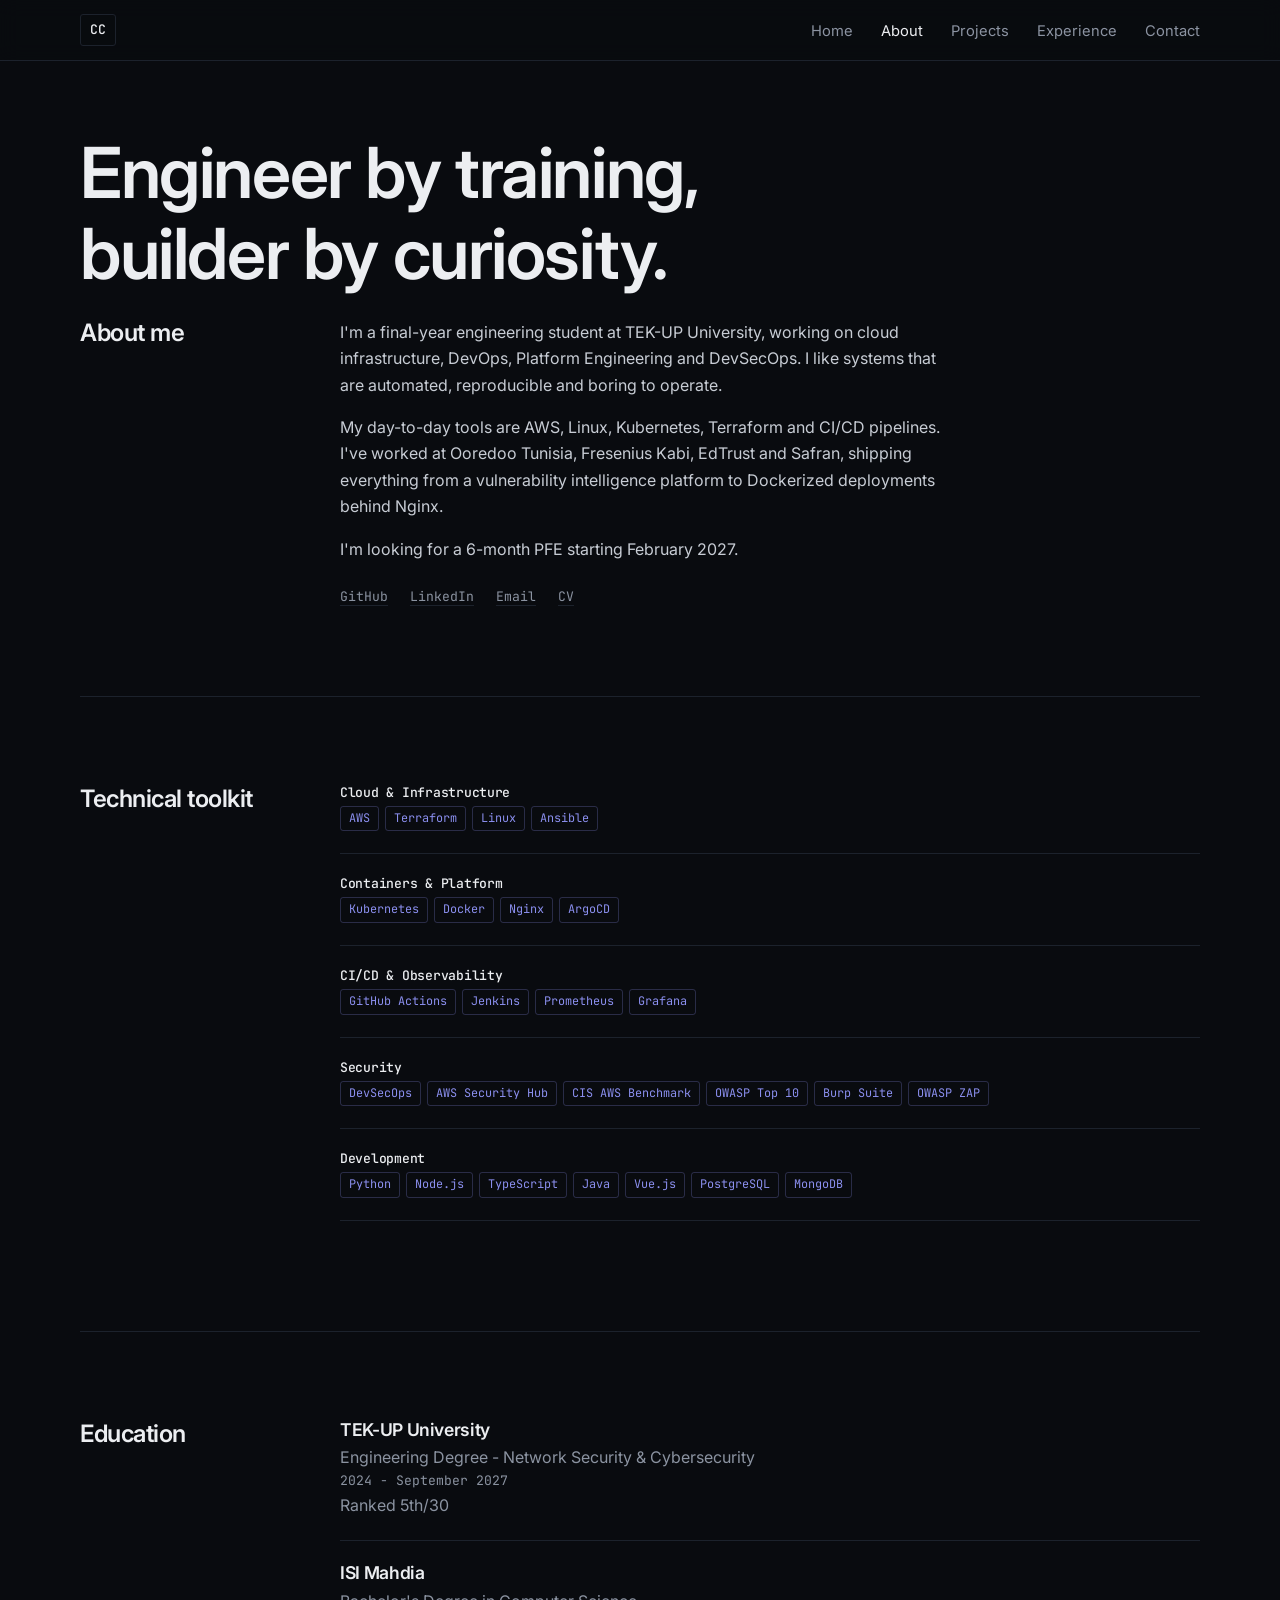
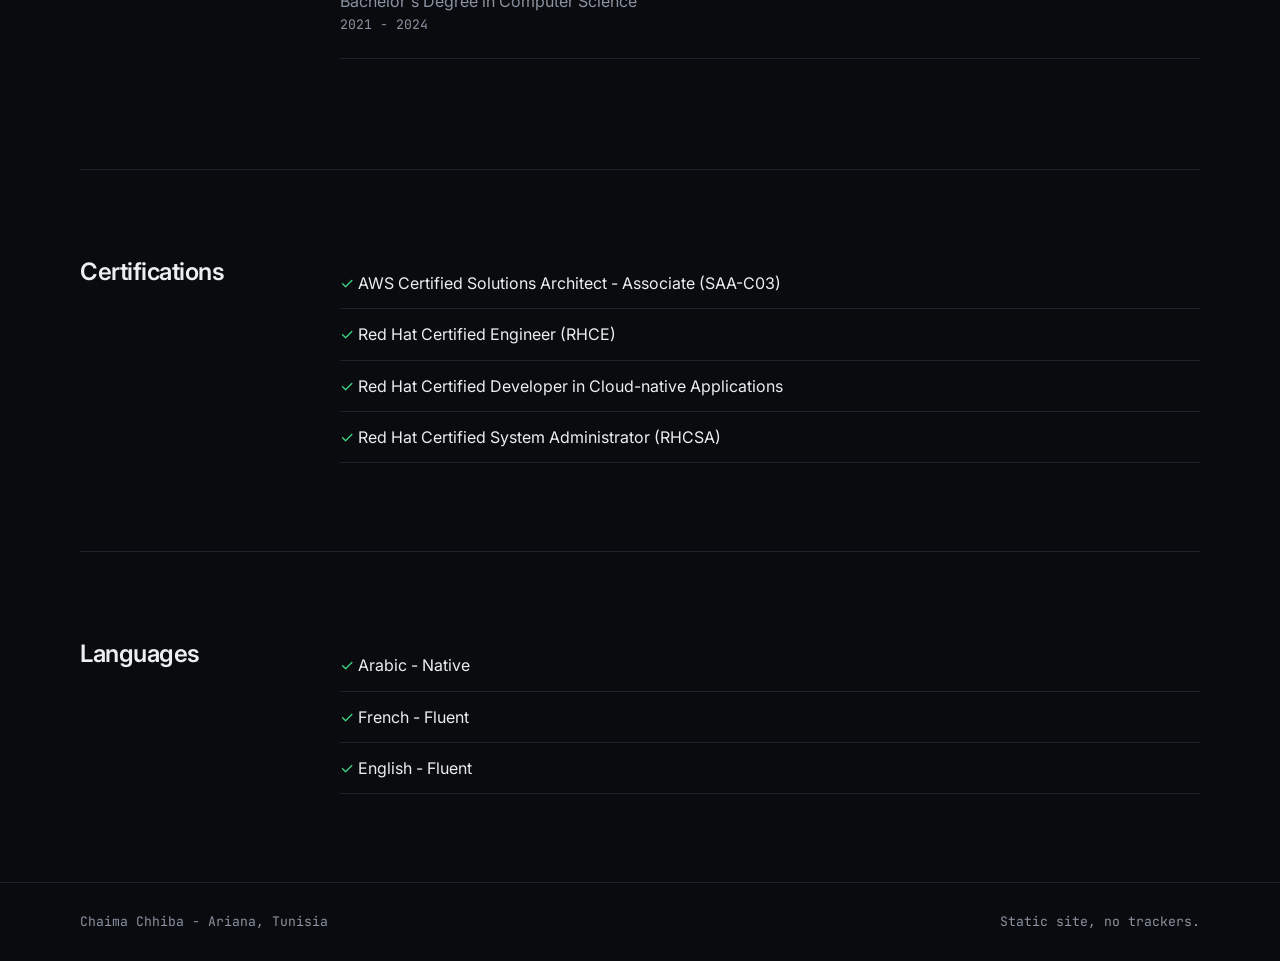
==== about/index.html @ 7de96c23 "Update portfolio profile and projects" ====
<!doctype html>
<html lang="en"><head><meta charset="utf-8"><meta name="viewport" content="width=device-width,initial-scale=1">
<title>About - Chaima Chhiba</title><meta name="description" content="Final-year engineering student at TEK-UP University working on cloud infrastructure, DevOps, Platform Engineering and DevSecOps."><meta name="theme-color" content="#090b0f">
<link rel="canonical" href="https://chaima-chhiba.github.io/about/"><meta property="og:type" content="website"><meta property="og:title" content="About - Chaima Chhiba"><meta property="og:description" content="Final-year engineering student at TEK-UP University working on cloud infrastructure, DevOps, Platform Engineering and DevSecOps."><meta property="og:url" content="https://chaima-chhiba.github.io/about/"><meta name="twitter:card" content="summary">
<link rel="icon" href="data:image/svg+xml,%3Csvg xmlns='http://www.w3.org/2000/svg' viewBox='0 0 32 32'%3E%3Crect width='32' height='32' fill='%23090b0f'/%3E%3Ctext x='4' y='22' font-family='monospace' font-size='16' fill='%2340d98a'%3ECC%3C/text%3E%3C/svg%3E">
<link rel="preconnect" href="https://fonts.googleapis.com"><link rel="preconnect" href="https://fonts.gstatic.com" crossorigin>
<link rel="stylesheet" href="https://fonts.googleapis.com/css2?family=Inter:wght@400;500;600&family=JetBrains+Mono:wght@400;500&display=swap">
<link rel="stylesheet" href="/assets/css/style.css"></head><body>
<a class="skip" href="#main">Skip to content</a>
<header class="nav"><div class="wrap nav-in"><a class="logo mono" href="/" aria-label="Chaima Chhiba, home">CC</a>
<button class="burger" aria-expanded="false" aria-controls="menu" aria-label="Open menu"><span></span><span></span></button>
<nav aria-label="Main"><ul id="menu"><li><a href="/">Home</a></li><li><a href="/about/" aria-current="page">About</a></li><li><a href="/projects/">Projects</a></li><li><a href="/experience/">Experience</a></li><li><a href="/#contact">Contact</a></li></ul></nav></div></header>
<main id="main"><section class="wrap sec first"><h1 class="rv">Engineer by training,<br>builder by curiosity.</h1>
<div class="two"><h2 class="rv">About me</h2><div class="prose rv">
<p>I'm a final-year engineering student at TEK-UP University, working on cloud infrastructure, DevOps, Platform Engineering and DevSecOps. I like systems that are automated, reproducible and boring to operate.</p>
<p>My day-to-day tools are AWS, Linux, Kubernetes, Terraform and CI/CD pipelines. I've worked at Ooredoo Tunisia, Fresenius Kabi, EdTrust and Safran, shipping everything from a vulnerability intelligence platform to Dockerized deployments behind Nginx.</p>
<p>I'm looking for a 6-month PFE starting February 2027.</p><ul class="links mono"><li><a href="https://github.com/chaima-chhiba" rel="me noopener">GitHub</a></li><li><a href="https://linkedin.com/in/chaima-chhiba" rel="me noopener">LinkedIn</a></li><li><a href="mailto:chhibaachaima@gmail.com">Email</a></li><li><a href="/assets/Chaima-Chhiba-Cv.pdf">CV</a></li></ul></div></div></section>
<section class="wrap sec"><div class="two"><h2 class="rv">Technical toolkit</h2><div><div class="row rv"><h3 class="mono">Cloud & Infrastructure</h3><ul class="tags mono"><li>AWS</li><li>Terraform</li><li>Linux</li><li>Ansible</li></ul></div><div class="row rv"><h3 class="mono">Containers & Platform</h3><ul class="tags mono"><li>Kubernetes</li><li>Docker</li><li>Nginx</li><li>ArgoCD</li></ul></div><div class="row rv"><h3 class="mono">CI/CD & Observability</h3><ul class="tags mono"><li>GitHub Actions</li><li>Jenkins</li><li>Prometheus</li><li>Grafana</li></ul></div><div class="row rv"><h3 class="mono">Security</h3><ul class="tags mono"><li>DevSecOps</li><li>AWS Security Hub</li><li>CIS AWS Benchmark</li><li>OWASP Top 10</li><li>Burp Suite</li><li>OWASP ZAP</li></ul></div><div class="row rv"><h3 class="mono">Development</h3><ul class="tags mono"><li>Python</li><li>Node.js</li><li>TypeScript</li><li>Java</li><li>Vue.js</li><li>PostgreSQL</li><li>MongoDB</li></ul></div></div></div></section>
<section class="wrap sec"><div class="two"><h2 class="rv">Education</h2><div>
<div class="row rv"><h3>TEK-UP University</h3><p>Engineering Degree - Network Security &amp; Cybersecurity</p><p class="mono dim">2024 - September 2027</p><p class="dim">Ranked 5th/30</p></div>
<div class="row rv"><h3>ISI Mahdia</h3><p>Bachelor's Degree in Computer Science</p><p class="mono dim">2021 - 2024</p></div></div></div></section>
<section class="wrap sec"><div class="two"><h2 class="rv">Certifications</h2><ul class="clist rv"><li>AWS Certified Solutions Architect - Associate (SAA-C03)</li><li>Red Hat Certified Engineer (RHCE)</li><li>Red Hat Certified Developer in Cloud-native Applications</li><li>Red Hat Certified System Administrator (RHCSA)</li></ul></div></section>
<section class="wrap sec"><div class="two"><h2 class="rv">Languages</h2><ul class="clist rv"><li>Arabic - Native</li><li>French - Fluent</li><li>English - Fluent</li></ul></div></section></main>
<footer class="foot"><div class="wrap"><span class="mono">Chaima Chhiba - Ariana, Tunisia</span><span class="mono">Static site, no trackers.</span></div></footer>
<script src="/assets/js/main.js" defer></script></body></html>
---- assets/css/style.css ----
:root{--bg:#090b0f;--bg2:#0d1117;--tx:#eceef1;--mu:#8b93a1;--bd:#1c222c;--g:#40d98a;--v:#8b8fef;--sans:Inter,system-ui,-apple-system,"Segoe UI",sans-serif;--mono:"JetBrains Mono",ui-monospace,SFMono-Regular,Menlo,monospace}
*{box-sizing:border-box;margin:0}html{scroll-behavior:smooth;scroll-padding-top:72px;-webkit-text-size-adjust:100%}
body{background:var(--bg);color:var(--tx);font:400 1rem/1.65 var(--sans);overflow-x:hidden;-webkit-font-smoothing:antialiased}
.mono{font-family:var(--mono);font-size:.82rem}.dim{color:var(--mu)}
a{color:inherit;text-decoration-color:var(--bd);text-underline-offset:4px;transition:color .2s,text-decoration-color .2s}a:hover{color:var(--g);text-decoration-color:var(--g)}
:focus-visible{outline:2px solid var(--g);outline-offset:3px;border-radius:2px}
.skip{position:absolute;left:-999px;top:8px;background:var(--g);color:#000;padding:8px 12px;z-index:99}.skip:focus{left:8px}
.wrap{width:min(1120px,100% - 40px);margin-inline:auto}
.nav{position:sticky;top:0;z-index:50;background:rgba(9,11,15,.82);backdrop-filter:blur(10px);border-bottom:1px solid var(--bd)}
.nav-in{display:flex;align-items:center;justify-content:space-between;height:60px}
.logo{text-decoration:none;font-weight:500;border:1px solid var(--bd);padding:4px 9px;border-radius:3px}.logo:hover{border-color:var(--g)}
.nav ul{list-style:none;display:flex;gap:28px;padding:0}.nav nav a{text-decoration:none;color:var(--mu);font-size:.92rem}.nav nav a:hover,.nav nav a[aria-current]{color:var(--tx)}
.burger{display:none;background:none;border:1px solid var(--bd);border-radius:3px;width:40px;height:36px;cursor:pointer;flex-direction:column;justify-content:center;align-items:center;gap:5px}
.burger span{width:18px;height:1.5px;background:var(--tx);transition:transform .25s}
.burger[aria-expanded=true] span:first-child{transform:translateY(3.25px) rotate(45deg)}.burger[aria-expanded=true] span:last-child{transform:translateY(-3.25px) rotate(-45deg)}
h1,h2,h3{line-height:1.15;letter-spacing:-.02em;font-weight:600}
h1{font-size:clamp(2.3rem,6vw,4.4rem);margin-bottom:24px}h2{font-size:1.5rem}h3{font-size:1.1rem}
.sec{padding:88px 0;border-top:1px solid var(--bd)}.sec.first{border-top:0;padding-top:72px}.sec>h2{margin-bottom:36px}
.hero{display:grid;grid-template-columns:1.15fr .85fr;gap:56px;align-items:center;padding:88px 0 96px}
.hero-t{min-width:0}.sub{font-size:1.25rem;max-width:34rem;margin-bottom:12px}.hero-t .dim{max-width:34rem}
.status{color:var(--g);display:flex;align-items:center;gap:10px;margin-bottom:28px}.dot{width:7px;height:7px;border-radius:50%;background:var(--g);animation:pulse 2.4s infinite}
@keyframes pulse{50%{opacity:.35}}
.cta{display:flex;gap:12px;flex-wrap:wrap;margin:32px 0 28px}
.btn{display:inline-block;padding:11px 20px;border:1px solid var(--bd);border-radius:4px;text-decoration:none;font-weight:500;font-size:.95rem;transition:border-color .2s,background .2s,transform .2s}
.btn:hover{border-color:var(--g);color:var(--tx);transform:translateY(-1px)}.btn.pri{background:var(--g);border-color:var(--g);color:#04120a}.btn.pri:hover{background:#5be6a0;color:#04120a}
.links{list-style:none;display:flex;gap:22px;flex-wrap:wrap;padding:0}.links a{color:var(--mu)}
.term{background:var(--bg2);border:1px solid var(--bd);border-radius:6px;box-shadow:0 0 0 1px rgba(139,143,239,.06),0 30px 60px -30px rgba(139,143,239,.18);animation:float 9s ease-in-out infinite;min-width:0}
@keyframes float{50%{transform:translateY(-6px)}}
.term-bar{display:flex;gap:6px;padding:12px 14px;border-bottom:1px solid var(--bd)}.term-bar i{width:9px;height:9px;border-radius:50%;background:var(--bd)}
.term pre{padding:20px;color:var(--mu);line-height:1.7;overflow-x:auto;white-space:pre-wrap}.term b{color:var(--tx);font-weight:500}.p{color:var(--g)}.cur{color:var(--g);animation:blink 1.1s steps(1) infinite}
@keyframes blink{50%{opacity:0}}
.grid3{display:grid;grid-template-columns:repeat(3,1fr);gap:20px}.grid2{display:grid;grid-template-columns:repeat(2,1fr);gap:20px}
.card{background:var(--bg2);border:1px solid var(--bd);border-radius:4px;padding:26px;transition:border-color .25s,transform .25s}.card:hover{border-color:rgba(64,217,138,.45);transform:translateY(-2px)}
.card h3{margin-bottom:10px}.card p{color:var(--mu);font-size:.95rem}.card .mono{margin-bottom:10px}.card .tags{margin-top:18px}
.tags{list-style:none;display:flex;flex-wrap:wrap;gap:6px;padding:0;margin-top:14px}.tags li{font-family:var(--mono);font-size:.74rem;color:var(--v);border:1px solid rgba(139,143,239,.25);padding:2px 8px;border-radius:3px}
.more{margin-top:32px}
.tl{list-style:none;padding:0;border-left:1px solid var(--bd)}.tl>li{display:grid;grid-template-columns:170px 1fr;gap:24px;padding:0 0 36px 28px;position:relative}
.tl>li::before{content:"";position:absolute;left:-4px;top:9px;width:7px;height:7px;background:var(--bg);border:1px solid var(--g);border-radius:50%}
.tl h3{margin-bottom:2px}.role{color:var(--mu)}.tl ul{margin:12px 0 0 18px;color:var(--mu);font-size:.95rem}.tl .mono{padding-top:4px}
.contact{padding:120px 0}.big{font-size:clamp(2.2rem,6vw,4.2rem)!important;margin-bottom:36px}
.two{display:grid;grid-template-columns:220px 1fr;gap:40px}.prose{max-width:38rem}.prose p{margin-bottom:16px;color:#c7ccd4}.prose .links{margin-top:24px}
.row{padding:0 0 22px;margin-bottom:22px;border-bottom:1px solid var(--bd)}.row h3{margin-bottom:4px}.row p{color:var(--mu)}.row .tags{margin-top:6px}.row h3.mono{color:var(--tx);font-weight:500}
.clist{list-style:none;padding:0}.clist li{padding:12px 0;border-bottom:1px solid var(--bd)}.clist li::before{content:"✓ ";color:var(--g)}
.proj{display:grid;grid-template-columns:90px 1fr;gap:24px;padding:56px 0;border-top:1px solid var(--bd)}.pn{color:var(--g);padding-top:10px}
.proj h2{font-size:clamp(1.6rem,3.5vw,2.4rem);margin:6px 0 14px}.lead{max-width:40rem;color:#c7ccd4}
dl{display:grid;grid-template-columns:130px 1fr;gap:14px 24px;margin:28px 0;max-width:46rem}dt{color:var(--g);padding-top:3px}dd{color:var(--mu)}
.foot{border-top:1px solid var(--bd);padding:28px 0;color:var(--mu)}.foot .wrap{display:flex;justify-content:space-between;gap:12px;flex-wrap:wrap}
.js .rv{opacity:0;transform:translateY(14px);transition:opacity .6s,transform .6s}.js .rv.in{opacity:1;transform:none}
@media(max-width:900px){.hero{grid-template-columns:1fr;gap:40px;padding-top:56px}.grid3{grid-template-columns:1fr}.two{grid-template-columns:1fr;gap:20px}}
@media(max-width:720px){.grid2{grid-template-columns:1fr}.sec{padding:64px 0}
.burger{display:flex}.nav nav{position:absolute;top:60px;left:0;right:0;background:var(--bg);border-bottom:1px solid var(--bd);display:none}.nav nav.open{display:block}
.nav ul{flex-direction:column;gap:0;padding:8px 20px}.nav nav a{display:block;padding:14px 0;border-bottom:1px solid var(--bd)}.nav li:last-child a{border:0}
.tl>li{grid-template-columns:1fr;gap:4px;padding-left:22px}.proj{grid-template-columns:1fr;gap:6px}dl{grid-template-columns:1fr;gap:4px}dt{margin-top:12px}}
@media(prefers-reduced-motion:reduce){*,*::before,*::after{animation:none!important;transition:none!important;scroll-behavior:auto!important}.js .rv{opacity:1;transform:none}}
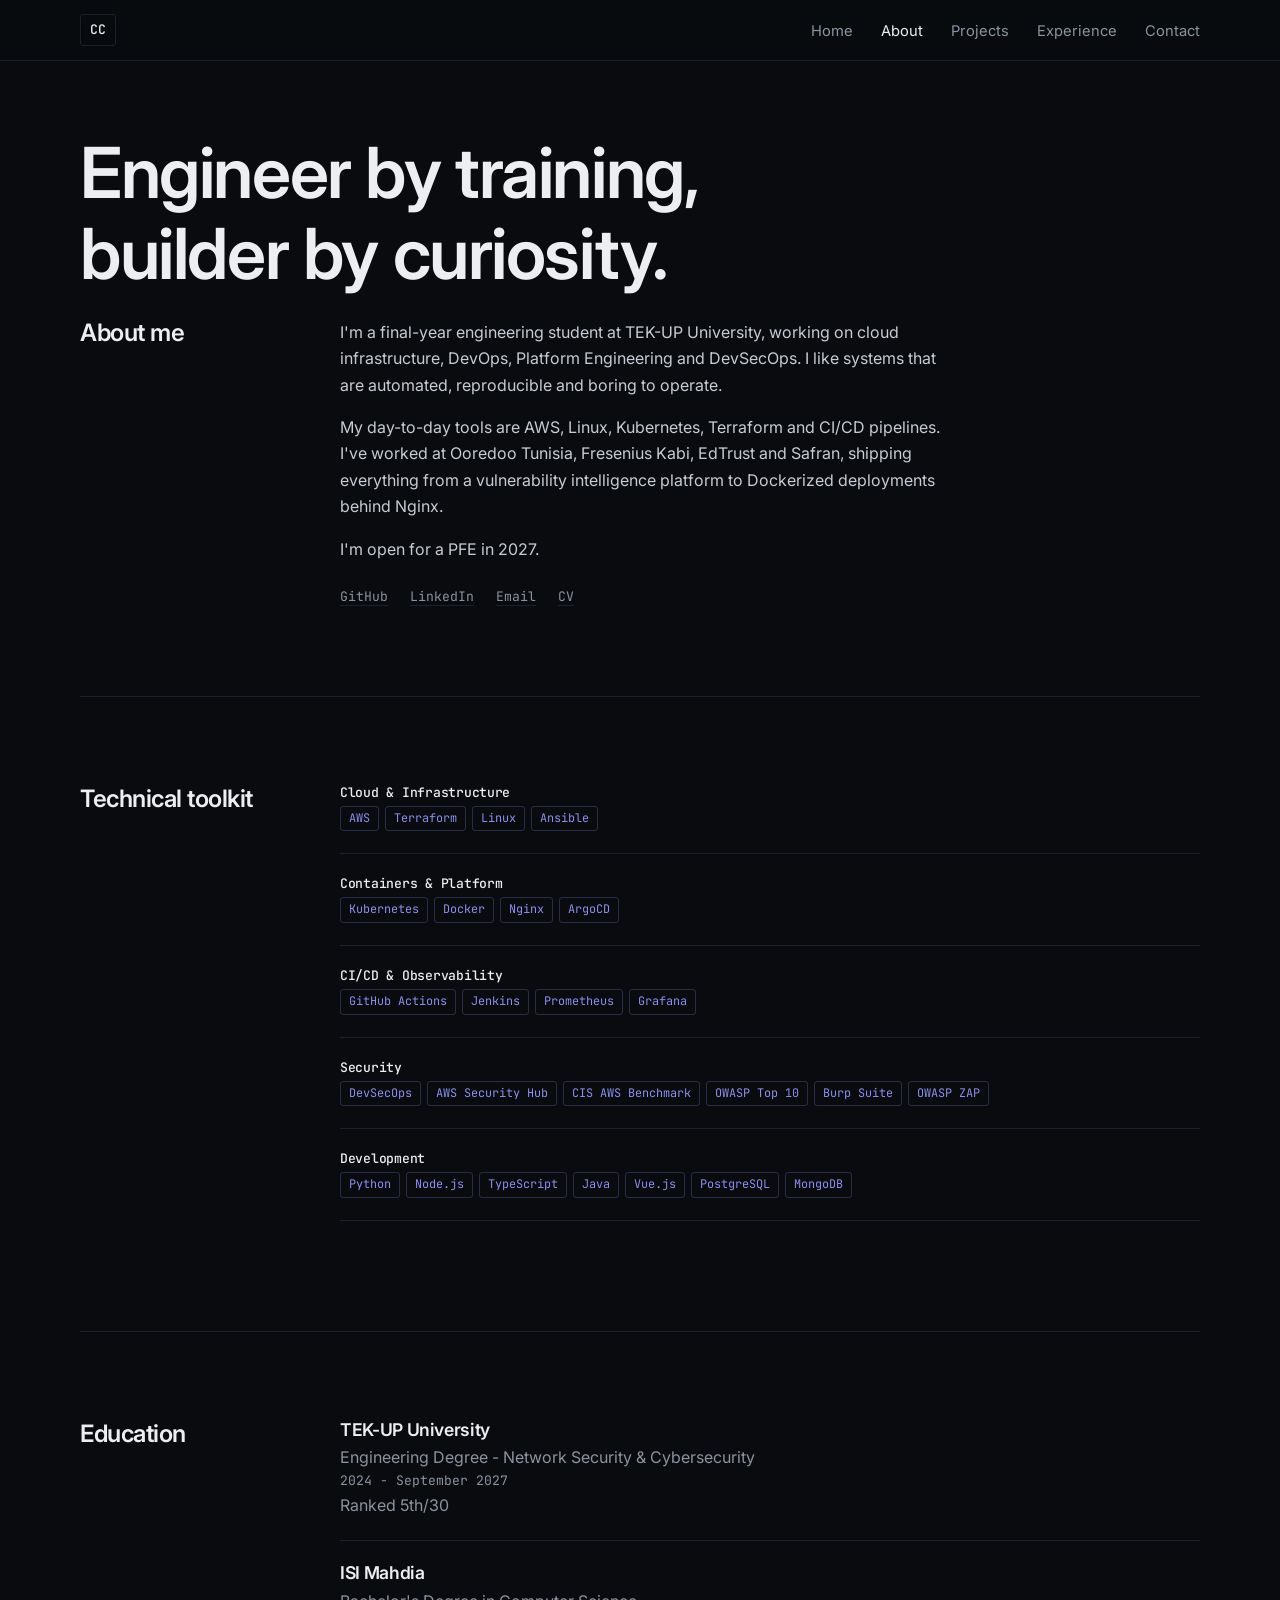
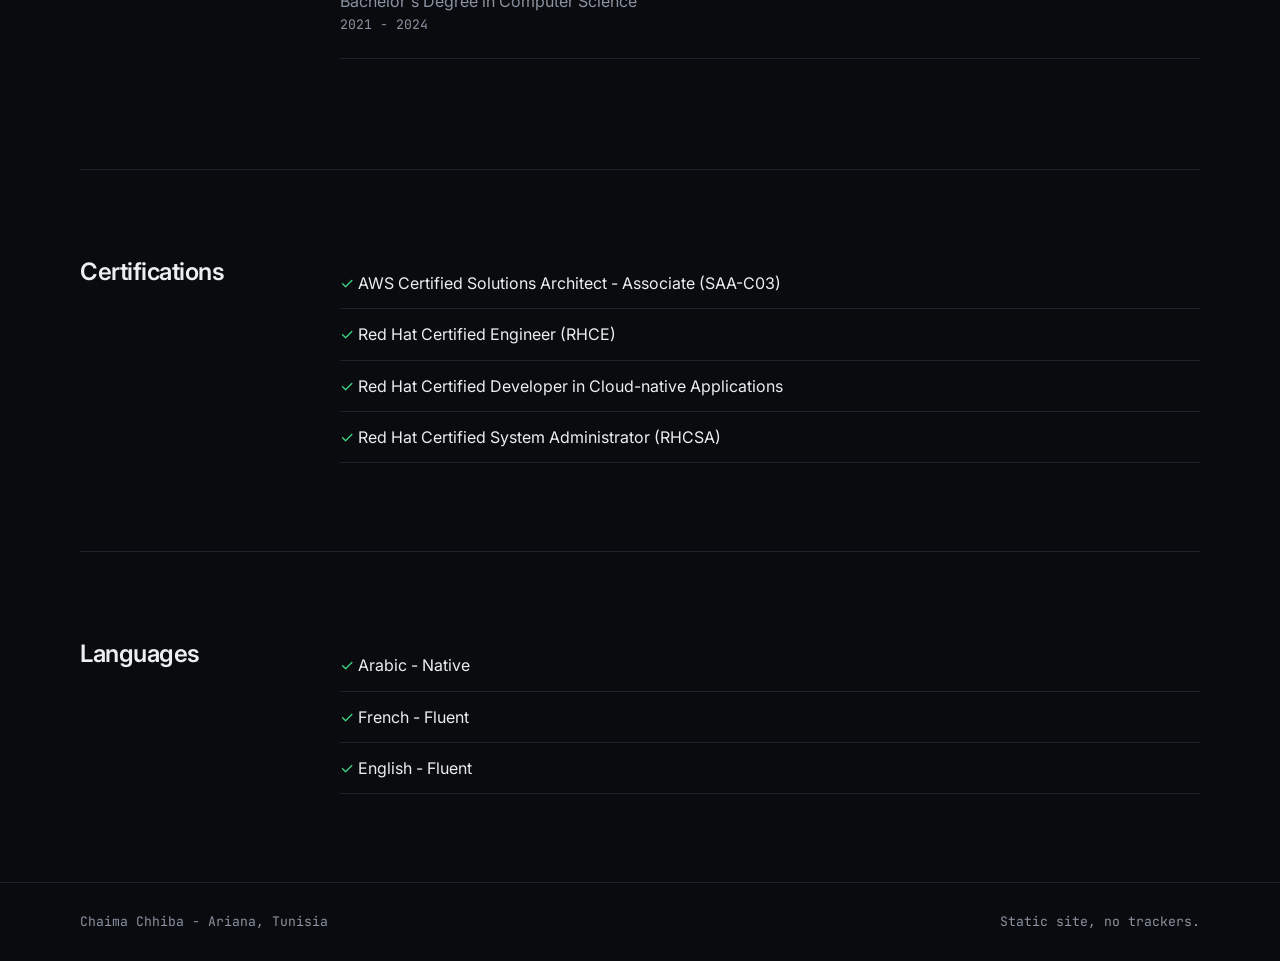
==== commit 81475bf0: "Update PFE availability wording" ====
--- a/about/index.html
+++ b/about/index.html
@@ -14,7 +14,7 @@
 <div class="two"><h2 class="rv">About me</h2><div class="prose rv">
 <p>I'm a final-year engineering student at TEK-UP University, working on cloud infrastructure, DevOps, Platform Engineering and DevSecOps. I like systems that are automated, reproducible and boring to operate.</p>
 <p>My day-to-day tools are AWS, Linux, Kubernetes, Terraform and CI/CD pipelines. I've worked at Ooredoo Tunisia, Fresenius Kabi, EdTrust and Safran, shipping everything from a vulnerability intelligence platform to Dockerized deployments behind Nginx.</p>
-<p>I'm looking for a 6-month PFE starting February 2027.</p><ul class="links mono"><li><a href="https://github.com/chaima-chhiba" rel="me noopener">GitHub</a></li><li><a href="https://linkedin.com/in/chaima-chhiba" rel="me noopener">LinkedIn</a></li><li><a href="mailto:chhibaachaima@gmail.com">Email</a></li><li><a href="/assets/Chaima-Chhiba-Cv.pdf">CV</a></li></ul></div></div></section>
+<p>I'm open for a PFE in 2027.</p><ul class="links mono"><li><a href="https://github.com/chaima-chhiba" rel="me noopener">GitHub</a></li><li><a href="https://linkedin.com/in/chaima-chhiba" rel="me noopener">LinkedIn</a></li><li><a href="mailto:chhibaachaima@gmail.com">Email</a></li><li><a href="/assets/Chaima-Chhiba-Cv.pdf">CV</a></li></ul></div></div></section>
 <section class="wrap sec"><div class="two"><h2 class="rv">Technical toolkit</h2><div><div class="row rv"><h3 class="mono">Cloud & Infrastructure</h3><ul class="tags mono"><li>AWS</li><li>Terraform</li><li>Linux</li><li>Ansible</li></ul></div><div class="row rv"><h3 class="mono">Containers & Platform</h3><ul class="tags mono"><li>Kubernetes</li><li>Docker</li><li>Nginx</li><li>ArgoCD</li></ul></div><div class="row rv"><h3 class="mono">CI/CD & Observability</h3><ul class="tags mono"><li>GitHub Actions</li><li>Jenkins</li><li>Prometheus</li><li>Grafana</li></ul></div><div class="row rv"><h3 class="mono">Security</h3><ul class="tags mono"><li>DevSecOps</li><li>AWS Security Hub</li><li>CIS AWS Benchmark</li><li>OWASP Top 10</li><li>Burp Suite</li><li>OWASP ZAP</li></ul></div><div class="row rv"><h3 class="mono">Development</h3><ul class="tags mono"><li>Python</li><li>Node.js</li><li>TypeScript</li><li>Java</li><li>Vue.js</li><li>PostgreSQL</li><li>MongoDB</li></ul></div></div></div></section>
 <section class="wrap sec"><div class="two"><h2 class="rv">Education</h2><div>
 <div class="row rv"><h3>TEK-UP University</h3><p>Engineering Degree - Network Security &amp; Cybersecurity</p><p class="mono dim">2024 - September 2027</p><p class="dim">Ranked 5th/30</p></div>
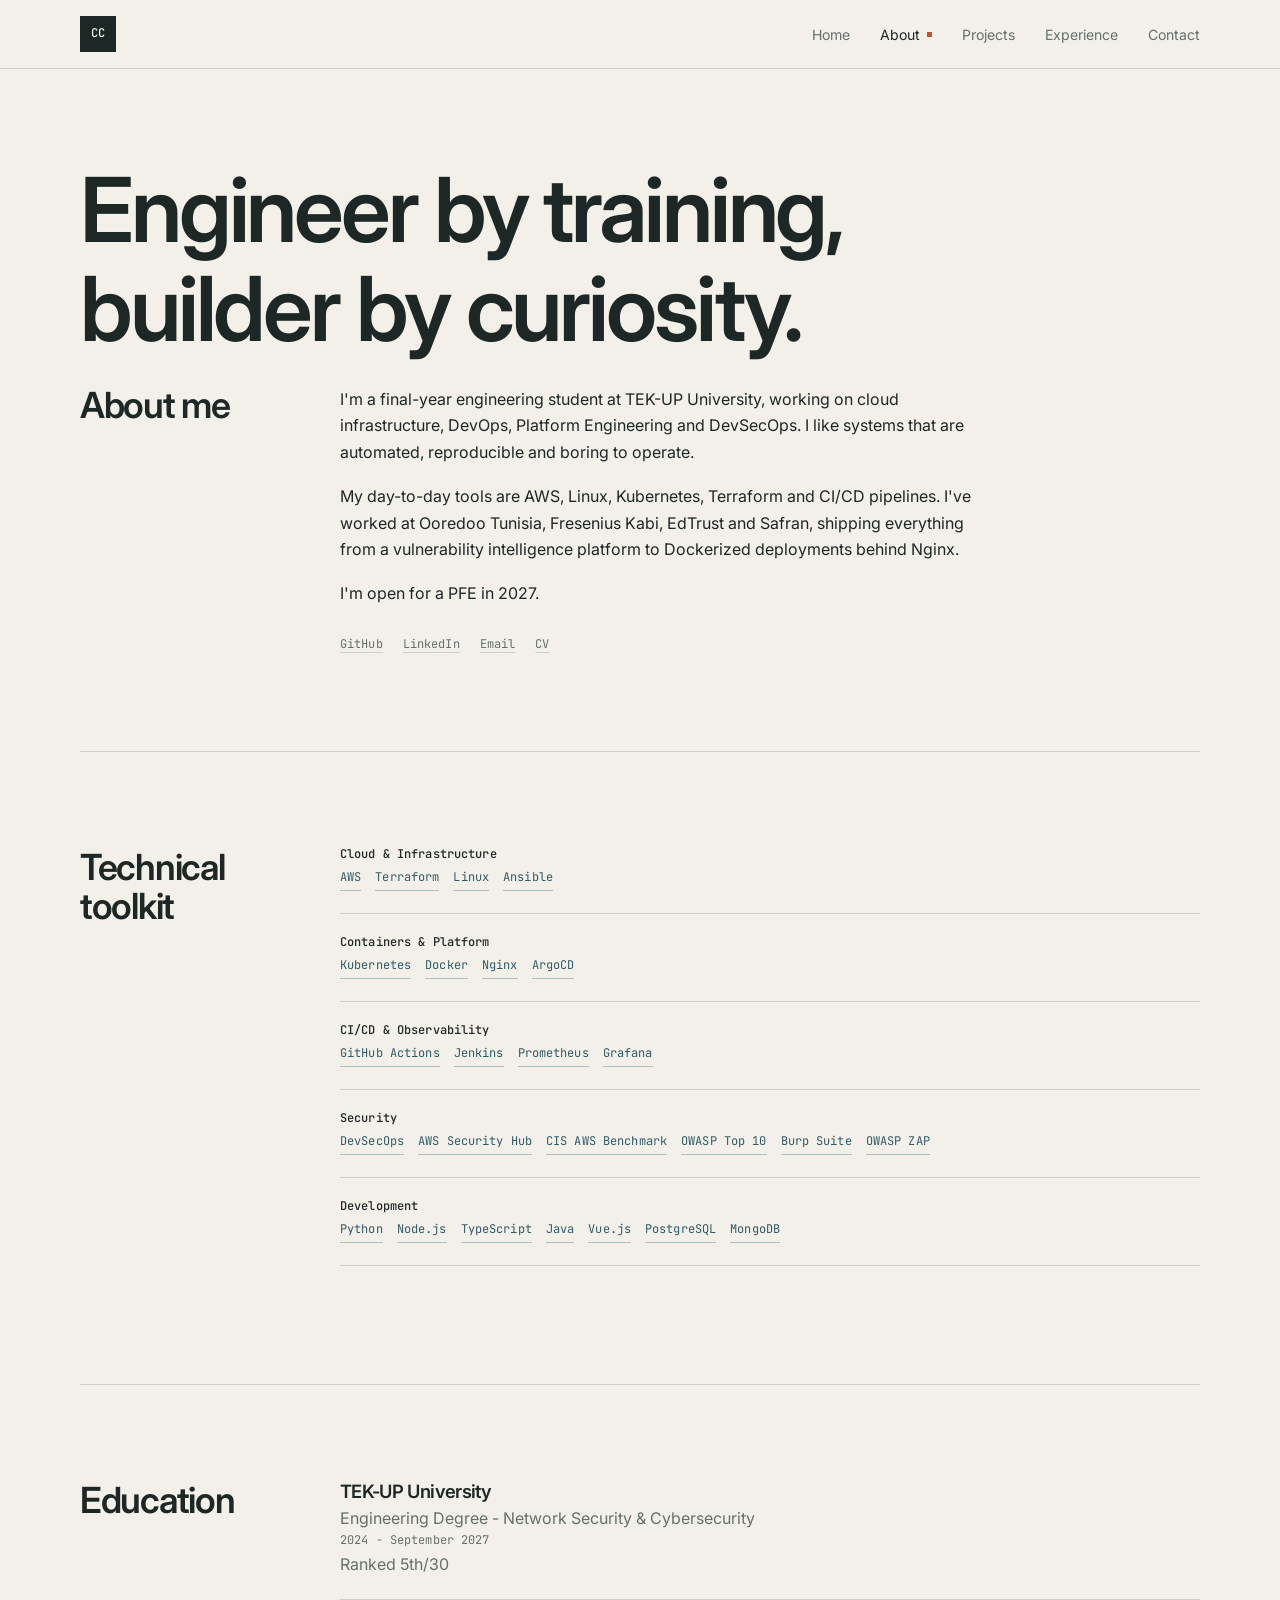
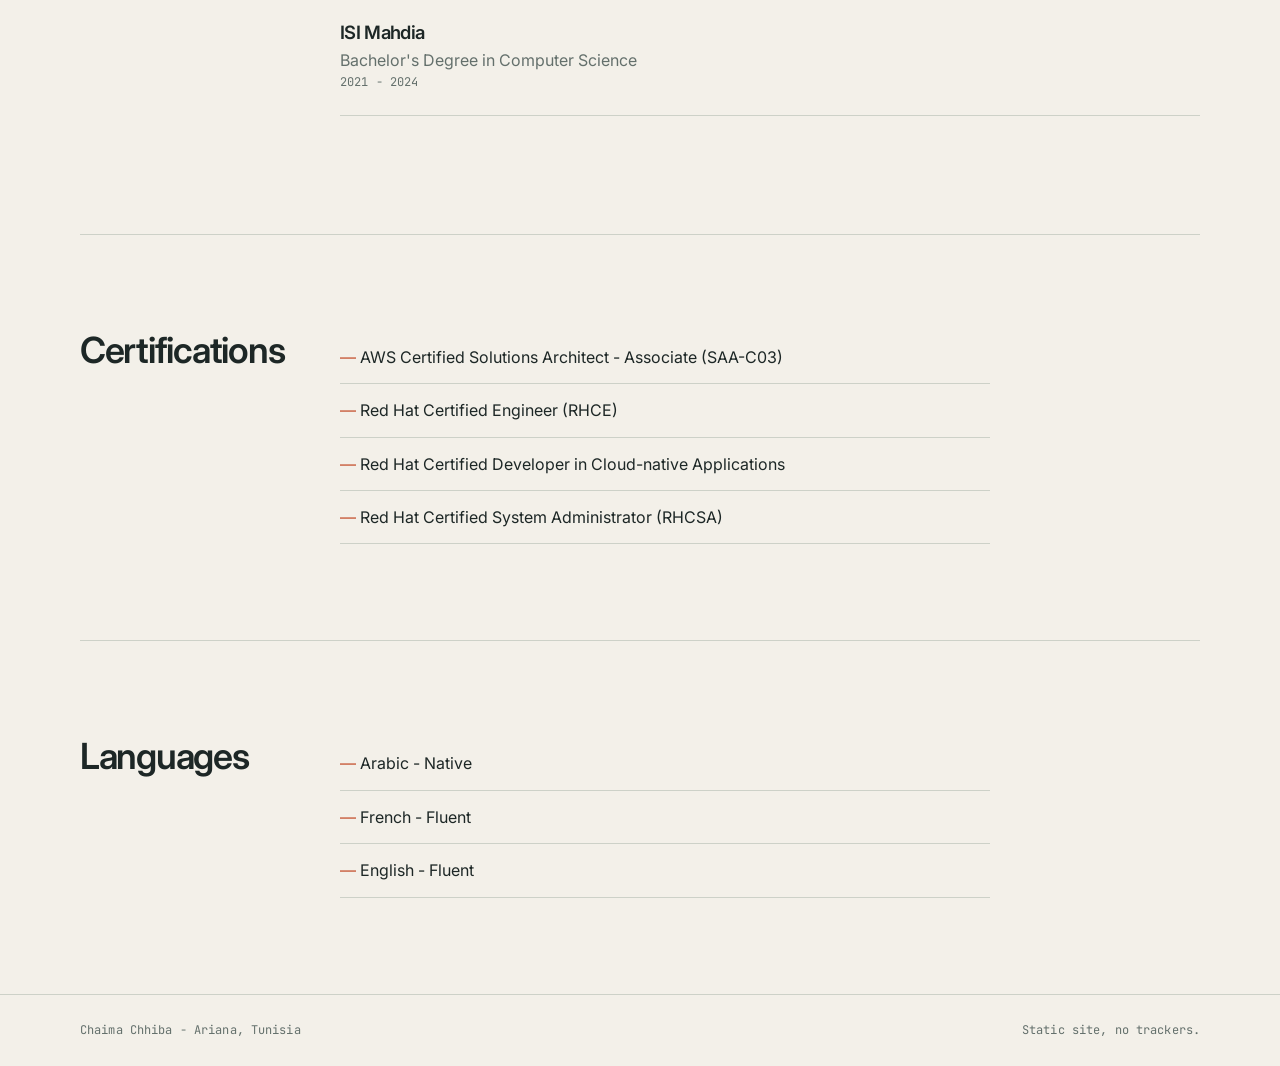
==== commit 9bce795e: "Redesign portfolio around engineering case studies Co-authored-by: Copilot <223556219+Copilot@users." ====
--- a/about/index.html
+++ b/about/index.html
@@ -1,8 +1,8 @@
 <!doctype html>
 <html lang="en"><head><meta charset="utf-8"><meta name="viewport" content="width=device-width,initial-scale=1">
-<title>About - Chaima Chhiba</title><meta name="description" content="Final-year engineering student at TEK-UP University working on cloud infrastructure, DevOps, Platform Engineering and DevSecOps."><meta name="theme-color" content="#090b0f">
+<title>About - Chaima Chhiba</title><meta name="description" content="Final-year engineering student at TEK-UP University working on cloud infrastructure, DevOps, Platform Engineering and DevSecOps."><meta name="theme-color" content="#f3f0e9">
 <link rel="canonical" href="https://chaima-chhiba.github.io/about/"><meta property="og:type" content="website"><meta property="og:title" content="About - Chaima Chhiba"><meta property="og:description" content="Final-year engineering student at TEK-UP University working on cloud infrastructure, DevOps, Platform Engineering and DevSecOps."><meta property="og:url" content="https://chaima-chhiba.github.io/about/"><meta name="twitter:card" content="summary">
-<link rel="icon" href="data:image/svg+xml,%3Csvg xmlns='http://www.w3.org/2000/svg' viewBox='0 0 32 32'%3E%3Crect width='32' height='32' fill='%23090b0f'/%3E%3Ctext x='4' y='22' font-family='monospace' font-size='16' fill='%2340d98a'%3ECC%3C/text%3E%3C/svg%3E">
+<link rel="icon" href="data:image/svg+xml,%3Csvg xmlns='http://www.w3.org/2000/svg' viewBox='0 0 32 32'%3E%3Crect width='32' height='32' fill='%231d2726'/%3E%3Ctext x='4' y='22' font-family='monospace' font-size='16' fill='%23f3f0e9'%3ECC%3C/text%3E%3C/svg%3E">
 <link rel="preconnect" href="https://fonts.googleapis.com"><link rel="preconnect" href="https://fonts.gstatic.com" crossorigin>
 <link rel="stylesheet" href="https://fonts.googleapis.com/css2?family=Inter:wght@400;500;600&family=JetBrains+Mono:wght@400;500&display=swap">
 <link rel="stylesheet" href="/assets/css/style.css"></head><body>
--- a/assets/css/style.css
+++ b/assets/css/style.css
@@ -1,54 +1,145 @@
-:root{--bg:#090b0f;--bg2:#0d1117;--tx:#eceef1;--mu:#8b93a1;--bd:#1c222c;--g:#40d98a;--v:#8b8fef;--sans:Inter,system-ui,-apple-system,"Segoe UI",sans-serif;--mono:"JetBrains Mono",ui-monospace,SFMono-Regular,Menlo,monospace}
-*{box-sizing:border-box;margin:0}html{scroll-behavior:smooth;scroll-padding-top:72px;-webkit-text-size-adjust:100%}
-body{background:var(--bg);color:var(--tx);font:400 1rem/1.65 var(--sans);overflow-x:hidden;-webkit-font-smoothing:antialiased}
-.mono{font-family:var(--mono);font-size:.82rem}.dim{color:var(--mu)}
-a{color:inherit;text-decoration-color:var(--bd);text-underline-offset:4px;transition:color .2s,text-decoration-color .2s}a:hover{color:var(--g);text-decoration-color:var(--g)}
-:focus-visible{outline:2px solid var(--g);outline-offset:3px;border-radius:2px}
-.skip{position:absolute;left:-999px;top:8px;background:var(--g);color:#000;padding:8px 12px;z-index:99}.skip:focus{left:8px}
-.wrap{width:min(1120px,100% - 40px);margin-inline:auto}
-.nav{position:sticky;top:0;z-index:50;background:rgba(9,11,15,.82);backdrop-filter:blur(10px);border-bottom:1px solid var(--bd)}
-.nav-in{display:flex;align-items:center;justify-content:space-between;height:60px}
-.logo{text-decoration:none;font-weight:500;border:1px solid var(--bd);padding:4px 9px;border-radius:3px}.logo:hover{border-color:var(--g)}
-.nav ul{list-style:none;display:flex;gap:28px;padding:0}.nav nav a{text-decoration:none;color:var(--mu);font-size:.92rem}.nav nav a:hover,.nav nav a[aria-current]{color:var(--tx)}
-.burger{display:none;background:none;border:1px solid var(--bd);border-radius:3px;width:40px;height:36px;cursor:pointer;flex-direction:column;justify-content:center;align-items:center;gap:5px}
-.burger span{width:18px;height:1.5px;background:var(--tx);transition:transform .25s}
-.burger[aria-expanded=true] span:first-child{transform:translateY(3.25px) rotate(45deg)}.burger[aria-expanded=true] span:last-child{transform:translateY(-3.25px) rotate(-45deg)}
-h1,h2,h3{line-height:1.15;letter-spacing:-.02em;font-weight:600}
-h1{font-size:clamp(2.3rem,6vw,4.4rem);margin-bottom:24px}h2{font-size:1.5rem}h3{font-size:1.1rem}
-.sec{padding:88px 0;border-top:1px solid var(--bd)}.sec.first{border-top:0;padding-top:72px}.sec>h2{margin-bottom:36px}
-.hero{display:grid;grid-template-columns:1.15fr .85fr;gap:56px;align-items:center;padding:88px 0 96px}
-.hero-t{min-width:0}.sub{font-size:1.25rem;max-width:34rem;margin-bottom:12px}.hero-t .dim{max-width:34rem}
-.status{color:var(--g);display:flex;align-items:center;gap:10px;margin-bottom:28px}.dot{width:7px;height:7px;border-radius:50%;background:var(--g);animation:pulse 2.4s infinite}
-@keyframes pulse{50%{opacity:.35}}
-.cta{display:flex;gap:12px;flex-wrap:wrap;margin:32px 0 28px}
-.btn{display:inline-block;padding:11px 20px;border:1px solid var(--bd);border-radius:4px;text-decoration:none;font-weight:500;font-size:.95rem;transition:border-color .2s,background .2s,transform .2s}
-.btn:hover{border-color:var(--g);color:var(--tx);transform:translateY(-1px)}.btn.pri{background:var(--g);border-color:var(--g);color:#04120a}.btn.pri:hover{background:#5be6a0;color:#04120a}
-.links{list-style:none;display:flex;gap:22px;flex-wrap:wrap;padding:0}.links a{color:var(--mu)}
-.term{background:var(--bg2);border:1px solid var(--bd);border-radius:6px;box-shadow:0 0 0 1px rgba(139,143,239,.06),0 30px 60px -30px rgba(139,143,239,.18);animation:float 9s ease-in-out infinite;min-width:0}
-@keyframes float{50%{transform:translateY(-6px)}}
-.term-bar{display:flex;gap:6px;padding:12px 14px;border-bottom:1px solid var(--bd)}.term-bar i{width:9px;height:9px;border-radius:50%;background:var(--bd)}
-.term pre{padding:20px;color:var(--mu);line-height:1.7;overflow-x:auto;white-space:pre-wrap}.term b{color:var(--tx);font-weight:500}.p{color:var(--g)}.cur{color:var(--g);animation:blink 1.1s steps(1) infinite}
-@keyframes blink{50%{opacity:0}}
-.grid3{display:grid;grid-template-columns:repeat(3,1fr);gap:20px}.grid2{display:grid;grid-template-columns:repeat(2,1fr);gap:20px}
-.card{background:var(--bg2);border:1px solid var(--bd);border-radius:4px;padding:26px;transition:border-color .25s,transform .25s}.card:hover{border-color:rgba(64,217,138,.45);transform:translateY(-2px)}
-.card h3{margin-bottom:10px}.card p{color:var(--mu);font-size:.95rem}.card .mono{margin-bottom:10px}.card .tags{margin-top:18px}
-.tags{list-style:none;display:flex;flex-wrap:wrap;gap:6px;padding:0;margin-top:14px}.tags li{font-family:var(--mono);font-size:.74rem;color:var(--v);border:1px solid rgba(139,143,239,.25);padding:2px 8px;border-radius:3px}
-.more{margin-top:32px}
-.tl{list-style:none;padding:0;border-left:1px solid var(--bd)}.tl>li{display:grid;grid-template-columns:170px 1fr;gap:24px;padding:0 0 36px 28px;position:relative}
-.tl>li::before{content:"";position:absolute;left:-4px;top:9px;width:7px;height:7px;background:var(--bg);border:1px solid var(--g);border-radius:50%}
-.tl h3{margin-bottom:2px}.role{color:var(--mu)}.tl ul{margin:12px 0 0 18px;color:var(--mu);font-size:.95rem}.tl .mono{padding-top:4px}
-.contact{padding:120px 0}.big{font-size:clamp(2.2rem,6vw,4.2rem)!important;margin-bottom:36px}
-.two{display:grid;grid-template-columns:220px 1fr;gap:40px}.prose{max-width:38rem}.prose p{margin-bottom:16px;color:#c7ccd4}.prose .links{margin-top:24px}
-.row{padding:0 0 22px;margin-bottom:22px;border-bottom:1px solid var(--bd)}.row h3{margin-bottom:4px}.row p{color:var(--mu)}.row .tags{margin-top:6px}.row h3.mono{color:var(--tx);font-weight:500}
-.clist{list-style:none;padding:0}.clist li{padding:12px 0;border-bottom:1px solid var(--bd)}.clist li::before{content:"✓ ";color:var(--g)}
-.proj{display:grid;grid-template-columns:90px 1fr;gap:24px;padding:56px 0;border-top:1px solid var(--bd)}.pn{color:var(--g);padding-top:10px}
-.proj h2{font-size:clamp(1.6rem,3.5vw,2.4rem);margin:6px 0 14px}.lead{max-width:40rem;color:#c7ccd4}
-dl{display:grid;grid-template-columns:130px 1fr;gap:14px 24px;margin:28px 0;max-width:46rem}dt{color:var(--g);padding-top:3px}dd{color:var(--mu)}
-.foot{border-top:1px solid var(--bd);padding:28px 0;color:var(--mu)}.foot .wrap{display:flex;justify-content:space-between;gap:12px;flex-wrap:wrap}
-.js .rv{opacity:0;transform:translateY(14px);transition:opacity .6s,transform .6s}.js .rv.in{opacity:1;transform:none}
-@media(max-width:900px){.hero{grid-template-columns:1fr;gap:40px;padding-top:56px}.grid3{grid-template-columns:1fr}.two{grid-template-columns:1fr;gap:20px}}
-@media(max-width:720px){.grid2{grid-template-columns:1fr}.sec{padding:64px 0}
-.burger{display:flex}.nav nav{position:absolute;top:60px;left:0;right:0;background:var(--bg);border-bottom:1px solid var(--bd);display:none}.nav nav.open{display:block}
-.nav ul{flex-direction:column;gap:0;padding:8px 20px}.nav nav a{display:block;padding:14px 0;border-bottom:1px solid var(--bd)}.nav li:last-child a{border:0}
-.tl>li{grid-template-columns:1fr;gap:4px;padding-left:22px}.proj{grid-template-columns:1fr;gap:6px}dl{grid-template-columns:1fr;gap:4px}dt{margin-top:12px}}
-@media(prefers-reduced-motion:reduce){*,*::before,*::after{animation:none!important;transition:none!important;scroll-behavior:auto!important}.js .rv{opacity:1;transform:none}}
+:root {
+  --paper: #f3f0e9;
+  --paper-deep: #e8e3d9;
+  --ink: #1d2726;
+  --muted: #64706c;
+  --line: #cdd1c8;
+  --accent: #c4512f;
+  --accent-dark: #9e3f26;
+  --blue: #315b67;
+  --sans: Inter, system-ui, -apple-system, "Segoe UI", sans-serif;
+  --mono: "JetBrains Mono", ui-monospace, SFMono-Regular, Menlo, monospace;
+}
+
+* { box-sizing: border-box; margin: 0; }
+html { scroll-behavior: smooth; scroll-padding-top: 82px; -webkit-text-size-adjust: 100%; }
+body { background: var(--paper); color: var(--ink); font: 400 1rem/1.65 var(--sans); overflow-x: hidden; -webkit-font-smoothing: antialiased; }
+.mono { font-family: var(--mono); font-size: .75rem; letter-spacing: .01em; }
+.dim { color: var(--muted); }
+a { color: inherit; text-decoration-color: var(--line); text-underline-offset: 4px; transition: color .2s, text-decoration-color .2s; }
+a:hover { color: var(--accent-dark); text-decoration-color: var(--accent); }
+:focus-visible { outline: 2px solid var(--accent); outline-offset: 4px; }
+.skip { position: absolute; left: -999px; top: 8px; background: var(--ink); color: var(--paper); padding: 8px 12px; z-index: 99; }
+.skip:focus { left: 8px; }
+.wrap { width: min(1120px, 100% - 48px); margin-inline: auto; }
+
+.nav { position: sticky; top: 0; z-index: 50; background: rgba(243, 240, 233, .94); border-bottom: 1px solid var(--line); }
+.nav-in { display: flex; align-items: center; justify-content: space-between; min-height: 68px; }
+.logo { display: inline-flex; align-items: center; justify-content: center; width: 36px; height: 36px; color: var(--paper); background: var(--ink); text-decoration: none; font-weight: 500; }
+.logo:hover { color: var(--paper); background: var(--accent); }
+.nav ul { list-style: none; display: flex; gap: 30px; padding: 0; }
+.nav nav a { text-decoration: none; color: var(--muted); font-size: .88rem; }
+.nav nav a:hover, .nav nav a[aria-current] { color: var(--ink); }
+.nav nav a[aria-current]::after { content: ""; display: inline-block; width: 5px; height: 5px; margin: 0 0 3px 7px; background: var(--accent); }
+.burger { display: none; background: none; border: 1px solid var(--line); width: 40px; height: 36px; cursor: pointer; flex-direction: column; justify-content: center; align-items: center; gap: 5px; }
+.burger span { width: 18px; height: 1.5px; background: var(--ink); transition: transform .2s; }
+.burger[aria-expanded=true] span:first-child { transform: translateY(3.25px) rotate(45deg); }
+.burger[aria-expanded=true] span:last-child { transform: translateY(-3.25px) rotate(-45deg); }
+
+h1, h2, h3 { line-height: 1.1; letter-spacing: -.035em; font-weight: 600; }
+h1 { font-size: clamp(2.8rem, 7vw, 6.7rem); max-width: 860px; margin-bottom: 28px; }
+h2 { font-size: clamp(1.55rem, 3vw, 2.25rem); }
+h3 { font-size: 1.15rem; }
+.eyebrow { color: var(--accent-dark); text-transform: uppercase; letter-spacing: .13em; }
+.sec { padding: 96px 0; border-top: 1px solid var(--line); }
+.sec.first { border-top: 0; padding-top: 92px; }
+.sec-heading { display: grid; grid-template-columns: 220px 1fr; gap: 40px; margin-bottom: 50px; }
+.sec-heading h2 { max-width: 600px; }
+.section-label { color: var(--accent-dark); padding-top: 6px; text-transform: uppercase; letter-spacing: .12em; }
+
+.hero { padding: 105px 0 115px; }
+.hero-grid { display: grid; grid-template-columns: 1fr 250px; gap: 80px; align-items: end; }
+.hero h1 span { color: var(--accent-dark); }
+.intro { max-width: 650px; font-size: clamp(1.12rem, 2vw, 1.42rem); line-height: 1.45; }
+.hero-note { border-left: 2px solid var(--accent); padding-left: 18px; color: var(--muted); }
+.hero-note strong { display: block; color: var(--ink); font-weight: 500; margin: 7px 0 2px; }
+.cta { display: flex; align-items: center; gap: 20px; flex-wrap: wrap; margin-top: 38px; }
+.btn { display: inline-block; padding: 11px 18px; border: 1px solid var(--ink); text-decoration: none; font-size: .9rem; font-weight: 500; }
+.btn:hover { color: var(--paper); background: var(--ink); }
+.btn.pri { color: var(--paper); background: var(--accent); border-color: var(--accent); }
+.btn.pri:hover { background: var(--accent-dark); border-color: var(--accent-dark); }
+.links { list-style: none; display: flex; gap: 20px; flex-wrap: wrap; padding: 0; }
+.links a { color: var(--muted); }
+
+.statement { max-width: 690px; font-size: clamp(1.3rem, 2.6vw, 2rem); line-height: 1.3; letter-spacing: -.02em; }
+.work-list { border-top: 1px solid var(--line); }
+.work-item { display: grid; grid-template-columns: 70px 1fr 180px; gap: 28px; padding: 32px 0; border-bottom: 1px solid var(--line); }
+.work-item:hover .work-title { color: var(--accent-dark); }
+.work-number { color: var(--accent-dark); padding-top: 4px; }
+.work-title { font-size: clamp(1.35rem, 2.4vw, 2rem); margin-bottom: 8px; transition: color .2s; }
+.work-copy { max-width: 620px; color: var(--muted); }
+.work-meta { color: var(--muted); text-align: right; line-height: 1.5; }
+.tags { list-style: none; display: flex; flex-wrap: wrap; gap: 7px 14px; padding: 0; margin-top: 17px; }
+.tags li { color: var(--blue); border-bottom: 1px solid #aebfc2; padding-bottom: 2px; }
+.more { margin-top: 28px; }
+.more a, .repo a { color: var(--accent-dark); font-weight: 500; }
+
+.principles { display: grid; grid-template-columns: repeat(3, 1fr); gap: 34px; }
+.principle { padding-top: 17px; border-top: 2px solid var(--ink); }
+.principle h3 { margin-bottom: 10px; }
+.principle p { color: var(--muted); }
+.contact { display: flex; justify-content: space-between; align-items: end; gap: 40px; }
+.contact h2 { max-width: 580px; font-size: clamp(2.3rem, 6vw, 5rem); }
+.foot { border-top: 1px solid var(--line); padding: 26px 0; color: var(--muted); }
+.foot .wrap { display: flex; justify-content: space-between; gap: 12px; flex-wrap: wrap; }
+
+.two { display: grid; grid-template-columns: 220px 1fr; gap: 40px; }
+.prose { max-width: 650px; }
+.prose p { margin-bottom: 18px; }
+.prose .links { margin-top: 28px; }
+.row { padding: 0 0 22px; margin-bottom: 22px; border-bottom: 1px solid var(--line); }
+.row h3 { margin-bottom: 4px; }
+.row p { color: var(--muted); }
+.row .tags { margin-top: 7px; }
+.row h3.mono { color: var(--ink); font-weight: 500; }
+.clist { list-style: none; max-width: 650px; padding: 0; }
+.clist li { padding: 13px 0; border-bottom: 1px solid var(--line); }
+.clist li::before { content: "— "; color: var(--accent); }
+.tl { list-style: none; padding: 0; border-top: 1px solid var(--line); max-width: 900px; }
+.tl > li { display: grid; grid-template-columns: 170px 1fr; gap: 28px; padding: 28px 0; border-bottom: 1px solid var(--line); }
+.tl h3 { margin-bottom: 3px; }
+.role { color: var(--muted); }
+.tl ul { margin: 12px 0 0 18px; color: var(--muted); }
+
+.proj { display: grid; grid-template-columns: 90px 1fr; gap: 28px; padding: 58px 0; border-top: 1px solid var(--line); }
+.pn { color: var(--accent-dark); padding-top: 7px; }
+.proj h2 { font-size: clamp(1.75rem, 4vw, 3rem); margin: 7px 0 16px; max-width: 750px; }
+.lead { max-width: 680px; font-size: 1.1rem; color: var(--muted); }
+dl { display: grid; grid-template-columns: 135px 1fr; gap: 15px 25px; margin: 30px 0; max-width: 760px; }
+dt { color: var(--accent-dark); padding-top: 3px; }
+dd { color: var(--muted); }
+.repo { margin-top: 22px; }
+
+@media (max-width: 900px) {
+  .hero-grid { grid-template-columns: 1fr; gap: 38px; }
+  .hero-note { max-width: 310px; }
+  .principles { grid-template-columns: 1fr; gap: 26px; }
+  .sec-heading, .two { grid-template-columns: 1fr; gap: 16px; }
+}
+@media (max-width: 720px) {
+  .wrap { width: min(100% - 32px, 1120px); }
+  .nav-in { min-height: 60px; }
+  .burger { display: flex; }
+  .nav nav { position: absolute; top: 60px; left: 0; right: 0; background: var(--paper); border-bottom: 1px solid var(--line); display: none; }
+  .nav nav.open { display: block; }
+  .nav ul { flex-direction: column; gap: 0; padding: 7px 16px; }
+  .nav nav a { display: block; padding: 13px 0; border-bottom: 1px solid var(--line); }
+  .nav li:last-child a { border: 0; }
+  .nav nav a[aria-current]::after { display: none; }
+  .hero { padding: 74px 0 80px; }
+  h1 { font-size: clamp(2.65rem, 14vw, 4.8rem); }
+  .sec { padding: 70px 0; }
+  .sec.first { padding-top: 65px; }
+  .sec-heading { margin-bottom: 32px; }
+  .work-item { grid-template-columns: 38px 1fr; gap: 14px; padding: 25px 0; }
+  .work-meta { grid-column: 2; text-align: left; }
+  .proj { grid-template-columns: 1fr; gap: 6px; padding: 40px 0; }
+  .tl > li { grid-template-columns: 1fr; gap: 4px; }
+  dl { grid-template-columns: 1fr; gap: 4px; }
+  dt { margin-top: 12px; }
+  .contact { display: block; }
+  .contact .links { margin-top: 28px; }
+}
+@media (prefers-reduced-motion: reduce) {
+  *, *::before, *::after { transition-duration: .001ms !important; scroll-behavior: auto !important; }
+}
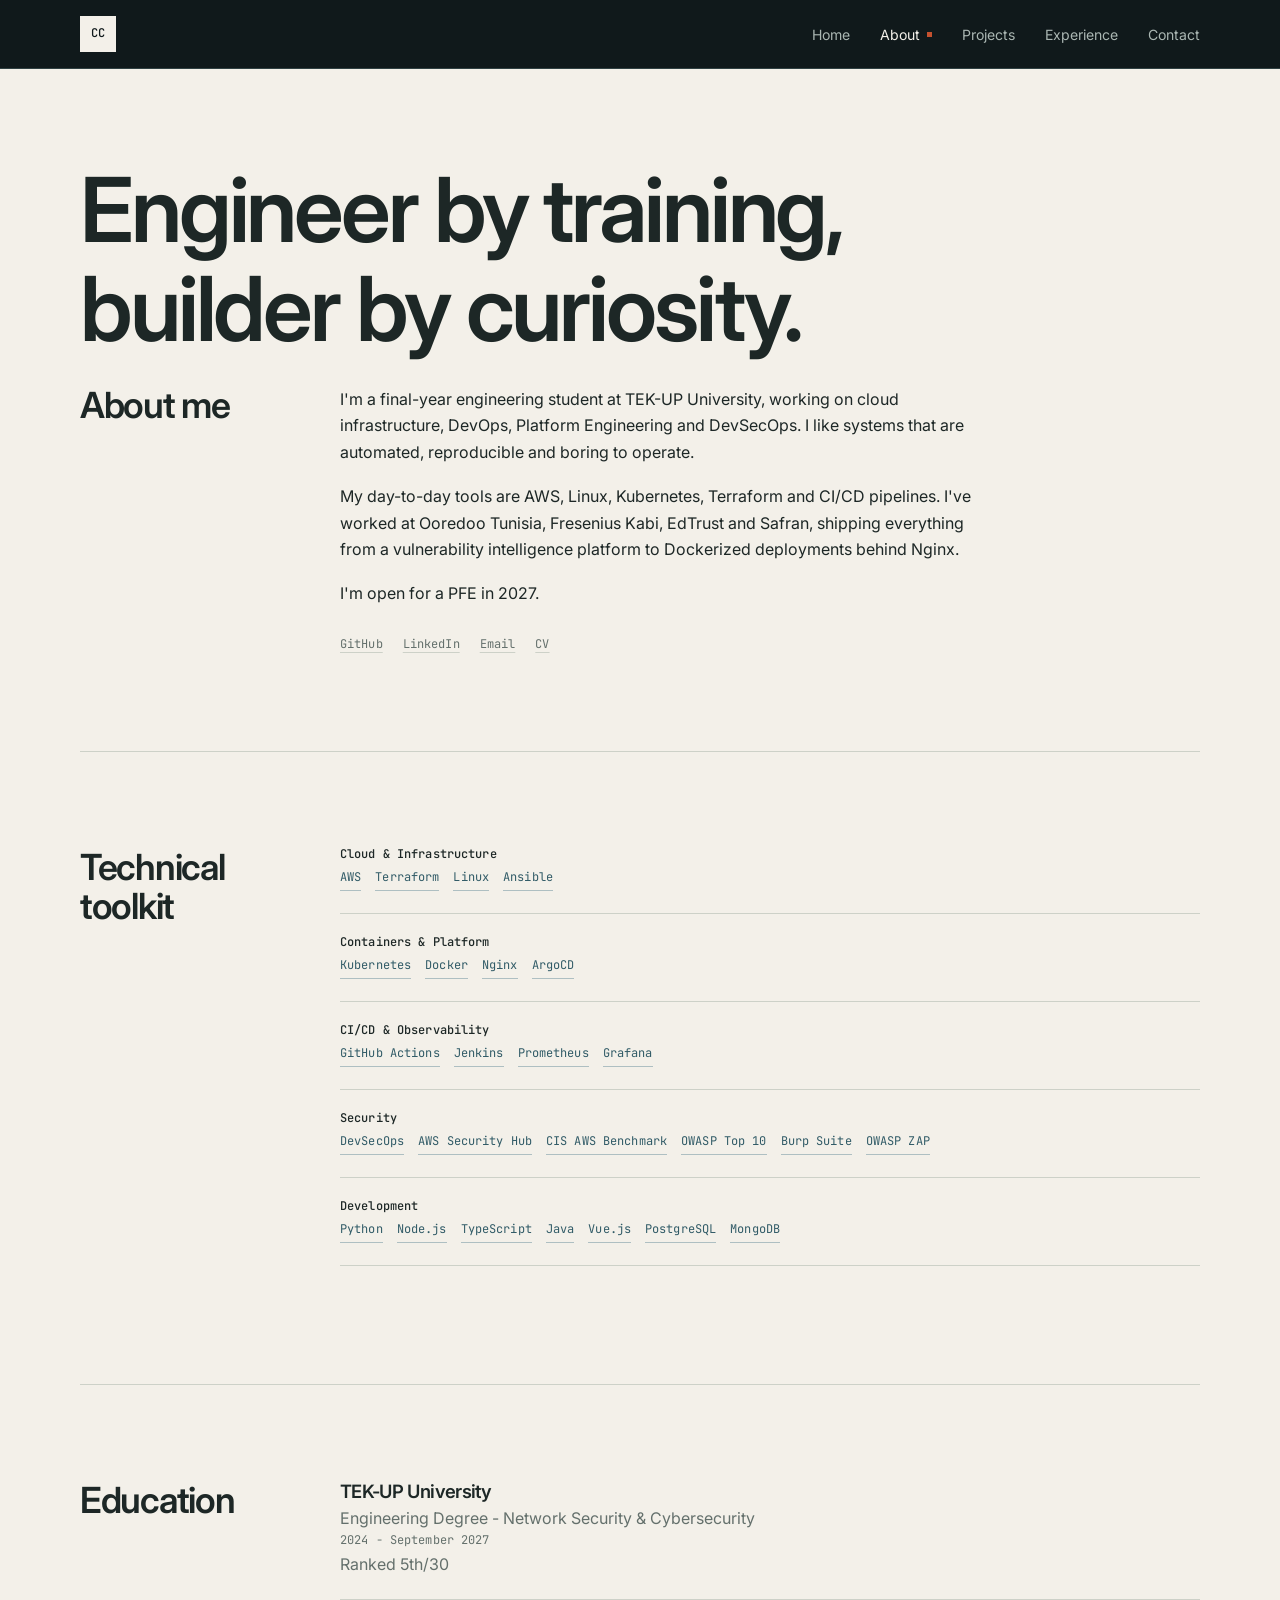
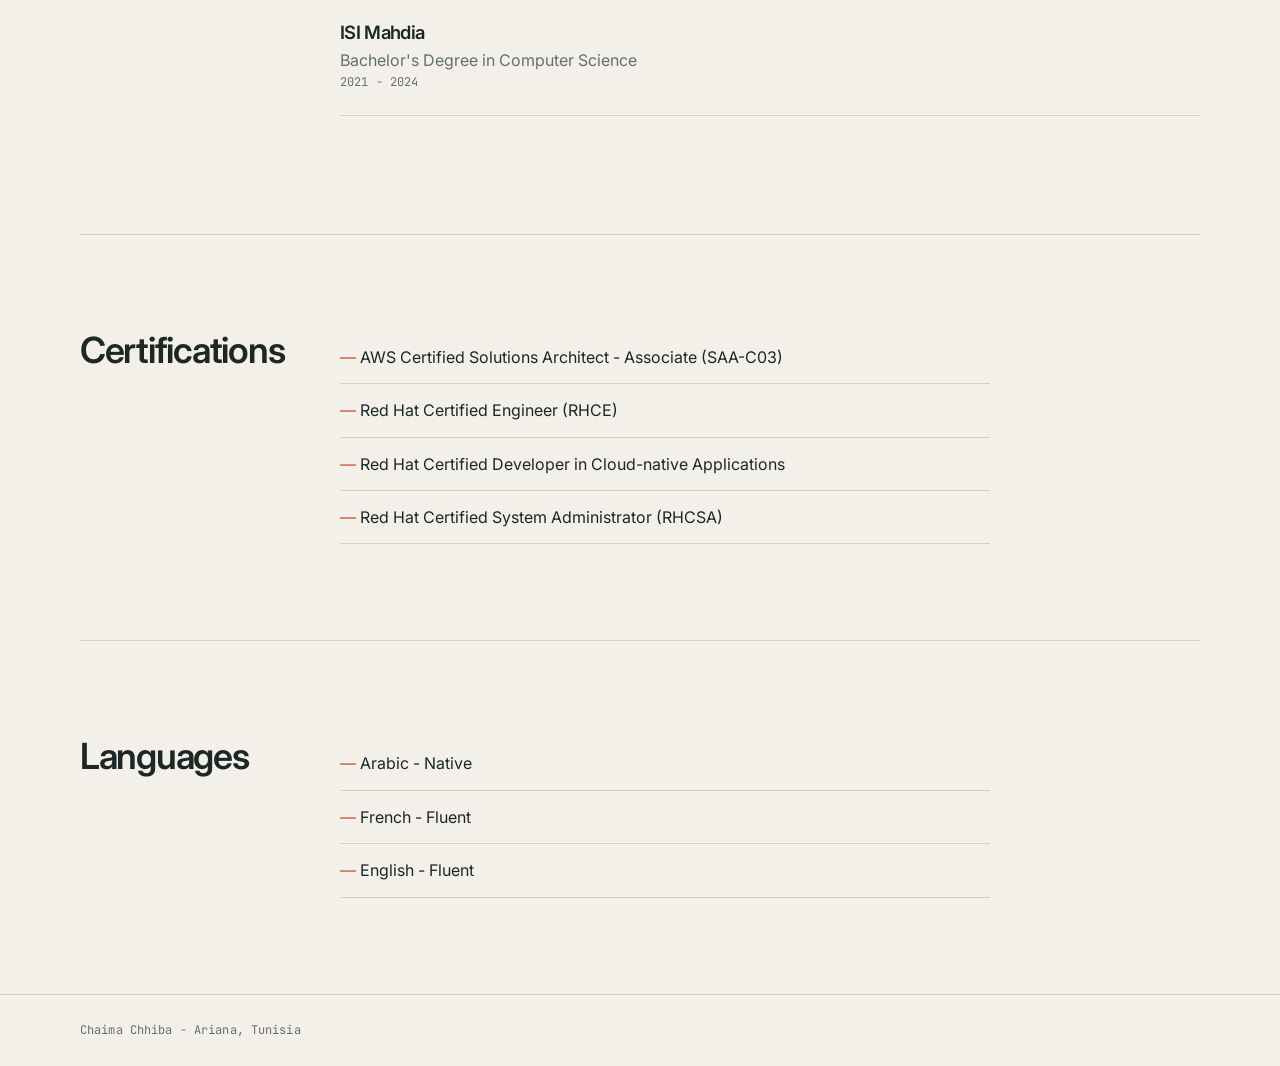
==== commit 03bfbd69: "Refine portfolio with hybrid dark hero Co-authored-by: Copilot <223556219+Copilot@users.noreply.gith" ====
--- a/about/index.html
+++ b/about/index.html
@@ -21,5 +21,5 @@
 <div class="row rv"><h3>ISI Mahdia</h3><p>Bachelor's Degree in Computer Science</p><p class="mono dim">2021 - 2024</p></div></div></div></section>
 <section class="wrap sec"><div class="two"><h2 class="rv">Certifications</h2><ul class="clist rv"><li>AWS Certified Solutions Architect - Associate (SAA-C03)</li><li>Red Hat Certified Engineer (RHCE)</li><li>Red Hat Certified Developer in Cloud-native Applications</li><li>Red Hat Certified System Administrator (RHCSA)</li></ul></div></section>
 <section class="wrap sec"><div class="two"><h2 class="rv">Languages</h2><ul class="clist rv"><li>Arabic - Native</li><li>French - Fluent</li><li>English - Fluent</li></ul></div></section></main>
-<footer class="foot"><div class="wrap"><span class="mono">Chaima Chhiba - Ariana, Tunisia</span><span class="mono">Static site, no trackers.</span></div></footer>
+<footer class="foot"><div class="wrap"><span class="mono">Chaima Chhiba - Ariana, Tunisia</span></div></footer>
 <script src="/assets/js/main.js" defer></script></body></html>
--- a/assets/css/style.css
+++ b/assets/css/style.css
@@ -9,6 +9,9 @@
   --blue: #315b67;
   --sans: Inter, system-ui, -apple-system, "Segoe UI", sans-serif;
   --mono: "JetBrains Mono", ui-monospace, SFMono-Regular, Menlo, monospace;
+  --night: #10191b;
+  --night-muted: #aab6b2;
+  --night-line: #304143;
 }
 
 * { box-sizing: border-box; margin: 0; }
@@ -23,16 +26,16 @@
 .skip:focus { left: 8px; }
 .wrap { width: min(1120px, 100% - 48px); margin-inline: auto; }
 
-.nav { position: sticky; top: 0; z-index: 50; background: rgba(243, 240, 233, .94); border-bottom: 1px solid var(--line); }
+.nav { position: sticky; top: 0; z-index: 50; background: var(--night); color: var(--paper); border-bottom: 1px solid var(--night-line); }
 .nav-in { display: flex; align-items: center; justify-content: space-between; min-height: 68px; }
-.logo { display: inline-flex; align-items: center; justify-content: center; width: 36px; height: 36px; color: var(--paper); background: var(--ink); text-decoration: none; font-weight: 500; }
+.logo { display: inline-flex; align-items: center; justify-content: center; width: 36px; height: 36px; color: var(--night); background: var(--paper); text-decoration: none; font-weight: 500; }
 .logo:hover { color: var(--paper); background: var(--accent); }
 .nav ul { list-style: none; display: flex; gap: 30px; padding: 0; }
-.nav nav a { text-decoration: none; color: var(--muted); font-size: .88rem; }
-.nav nav a:hover, .nav nav a[aria-current] { color: var(--ink); }
+.nav nav a { text-decoration: none; color: var(--night-muted); font-size: .88rem; }
+.nav nav a:hover, .nav nav a[aria-current] { color: var(--paper); }
 .nav nav a[aria-current]::after { content: ""; display: inline-block; width: 5px; height: 5px; margin: 0 0 3px 7px; background: var(--accent); }
-.burger { display: none; background: none; border: 1px solid var(--line); width: 40px; height: 36px; cursor: pointer; flex-direction: column; justify-content: center; align-items: center; gap: 5px; }
-.burger span { width: 18px; height: 1.5px; background: var(--ink); transition: transform .2s; }
+.burger { display: none; background: none; border: 1px solid var(--night-line); width: 40px; height: 36px; cursor: pointer; flex-direction: column; justify-content: center; align-items: center; gap: 5px; }
+.burger span { width: 18px; height: 1.5px; background: var(--paper); transition: transform .2s; }
 .burger[aria-expanded=true] span:first-child { transform: translateY(3.25px) rotate(45deg); }
 .burger[aria-expanded=true] span:last-child { transform: translateY(-3.25px) rotate(-45deg); }
 
@@ -47,15 +50,16 @@
 .sec-heading h2 { max-width: 600px; }
 .section-label { color: var(--accent-dark); padding-top: 6px; text-transform: uppercase; letter-spacing: .12em; }
 
-.hero { padding: 105px 0 115px; }
+.hero { width: 100%; max-width: none; padding: 105px max(24px, calc((100% - 1072px) / 2)) 115px; background: var(--night); color: var(--paper); }
+.hero-grid { max-width: 1072px; margin: 0 auto; }
 .hero-grid { display: grid; grid-template-columns: 1fr 250px; gap: 80px; align-items: end; }
 .hero h1 span { color: var(--accent-dark); }
-.intro { max-width: 650px; font-size: clamp(1.12rem, 2vw, 1.42rem); line-height: 1.45; }
-.hero-note { border-left: 2px solid var(--accent); padding-left: 18px; color: var(--muted); }
-.hero-note strong { display: block; color: var(--ink); font-weight: 500; margin: 7px 0 2px; }
+.intro { max-width: 650px; font-size: clamp(1.12rem, 2vw, 1.42rem); line-height: 1.45; color: #d7dfdc; }
+.hero-note { border-left: 2px solid var(--accent); padding-left: 18px; color: var(--night-muted); }
+.hero-note strong { display: block; color: var(--paper); font-weight: 500; margin: 7px 0 2px; }
 .cta { display: flex; align-items: center; gap: 20px; flex-wrap: wrap; margin-top: 38px; }
-.btn { display: inline-block; padding: 11px 18px; border: 1px solid var(--ink); text-decoration: none; font-size: .9rem; font-weight: 500; }
-.btn:hover { color: var(--paper); background: var(--ink); }
+.btn { display: inline-block; padding: 11px 18px; border: 1px solid var(--paper); text-decoration: none; font-size: .9rem; font-weight: 500; }
+.hero .btn:hover { color: var(--night); background: var(--paper); }
 .btn.pri { color: var(--paper); background: var(--accent); border-color: var(--accent); }
 .btn.pri:hover { background: var(--accent-dark); border-color: var(--accent-dark); }
 .links { list-style: none; display: flex; gap: 20px; flex-wrap: wrap; padding: 0; }
@@ -120,13 +124,13 @@
   .wrap { width: min(100% - 32px, 1120px); }
   .nav-in { min-height: 60px; }
   .burger { display: flex; }
-  .nav nav { position: absolute; top: 60px; left: 0; right: 0; background: var(--paper); border-bottom: 1px solid var(--line); display: none; }
+  .nav nav { position: absolute; top: 60px; left: 0; right: 0; background: var(--night); border-bottom: 1px solid var(--night-line); display: none; }
   .nav nav.open { display: block; }
   .nav ul { flex-direction: column; gap: 0; padding: 7px 16px; }
-  .nav nav a { display: block; padding: 13px 0; border-bottom: 1px solid var(--line); }
+  .nav nav a { display: block; padding: 13px 0; border-bottom: 1px solid var(--night-line); }
   .nav li:last-child a { border: 0; }
   .nav nav a[aria-current]::after { display: none; }
-  .hero { padding: 74px 0 80px; }
+  .hero { width: auto; padding: 74px 16px 80px; }
   h1 { font-size: clamp(2.65rem, 14vw, 4.8rem); }
   .sec { padding: 70px 0; }
   .sec.first { padding-top: 65px; }
